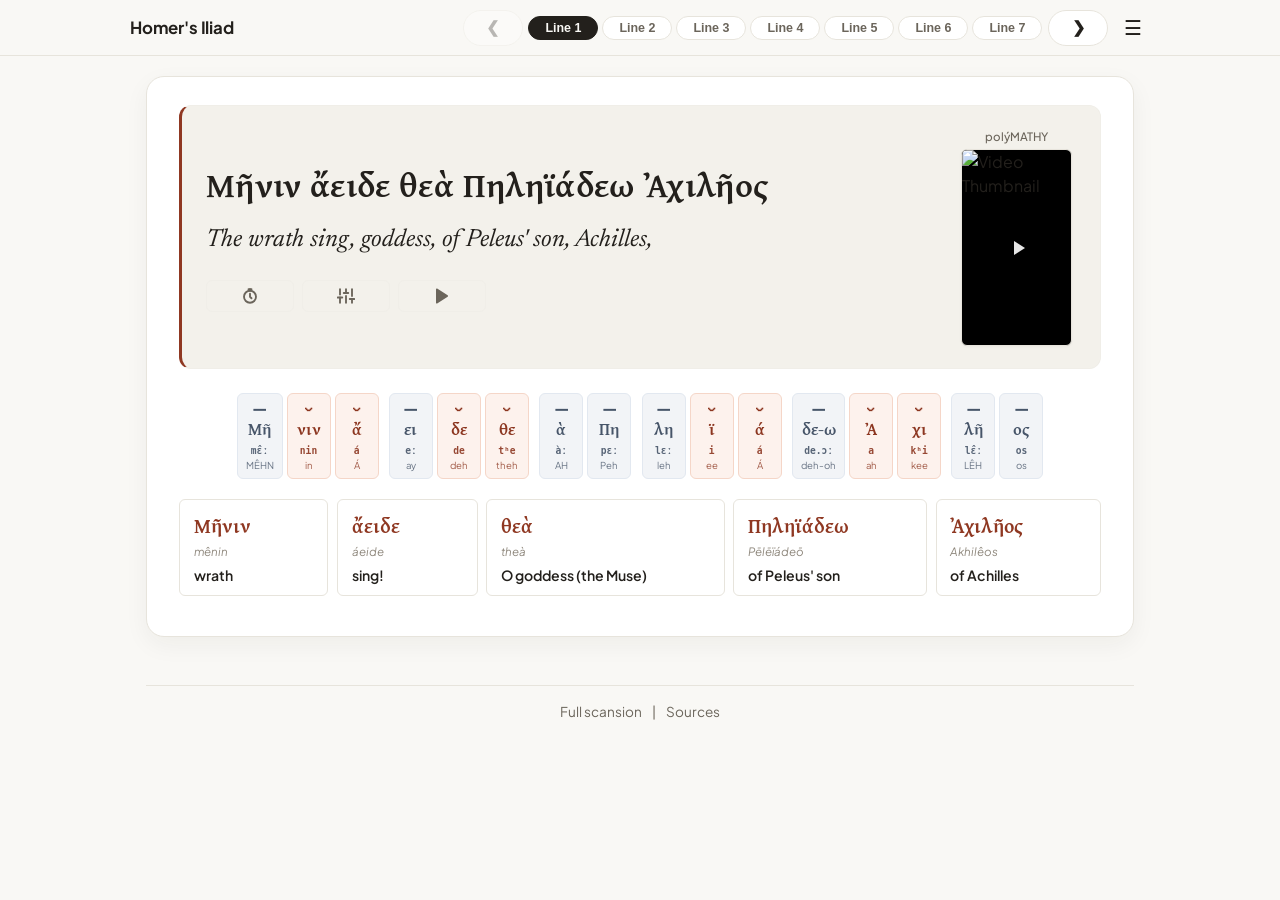
==== index.html @ f15c7eb6 "chore: extend end timestamp for Perkʷunós line 7" ====
<!DOCTYPE html>
<!-- 
  Homer's Iliad - Interactive Study Canvas
  A vanilla HTML/JS single-page application for learning and reciting the opening lines of Homer's Iliad.
  Features an embedded YouTube player, metrical scansion breakdowns, and interlinear word-for-word morphology glosses.
-->
<html lang="en">

<head>
  <meta charset="UTF-8">
  <meta name="viewport" content="width=device-width, initial-scale=1.0">
  <title>Homer's Iliad</title>
  <link rel="icon"
    href="data:image/svg+xml,<svg xmlns=%22http://www.w3.org/2000/svg%22 viewBox=%220 0 100 100%22><text y=%22.9em%22 font-size=%2290%22>🏛️</text></svg>">
  <link rel="preconnect" href="https://fonts.googleapis.com">
  <link rel="preconnect" href="https://fonts.gstatic.com" crossorigin>
  <link
    href="https://fonts.googleapis.com/css2?family=Plus+Jakarta+Sans:wght@400;500;600;700&family=Newsreader:ital,opsz,wght@0,6..72,400;0,6..72,500;1,6..72,400;1,6..72,500&family=Gentium+Plus:ital,wght@0,400;0,700;1,400&display=swap"
    rel="stylesheet">
  <link rel="stylesheet" href="style.css?v=11">
</head>

<body>

  <!-- Top Nav with Integrated Line Selector -->
  <nav>
    <div class="nav-container">
      <a href="index.html" class="brand-title" style="text-decoration: none; color: inherit;">Homer's Iliad</a>

      <div style="display: flex; align-items: center;">
        <div class="header-line-picker">
          <button class="arrow-btn" id="prevBtn" onclick="prevLine()" title="Previous (←)">❮</button>
          <div class="line-pills" id="linePills"></div>
          <button class="arrow-btn" id="nextBtn" onclick="nextLine()" title="Next (→)">❯</button>
        </div>

        <div class="menu-container">
          <button class="hamburger-btn"
            onclick="document.getElementById('dropdown').classList.toggle('show')">☰</button>
          <div id="dropdown" class="dropdown-menu">
            <a href="javascript:void(0)" onclick="openTranslationModal()">Options</a>
            <a href="javascript:void(0)" onclick="openCredits()">Help</a>
            <hr style="margin: 0.25rem 0; border: none; border-top: 1px solid var(--border-subtle);">
            <a href="sources.html">Sources</a>
            <a href="pronunciation.html">Pronunciation Guide</a>
          </div>
        </div>
      </div>
    </div>
  </nav>

  <main>
    <!-- Canvas Panel -->
    <div class="canvas-panel">
      <!-- 1. Unified Hero Card: Greek Text + Literary Translation + Literal Gloss on Left; Compact Video on Right -->
      <div class="unified-hero-card">
        <!-- Content Column (Left) -->
        <div class="hero-content-col">
          <div class="greek-hero-text" id="greekLine">Μῆνιν ἄειδε θεὰ Πηληϊάδεω Ἀχιλῆος</div>

          <div class="translation-item">
            <div class="literary-text" id="idiomaticText" >Sing, goddess, the ruinous wrath of Achilles, son of Peleus,
            </div>
          </div>

          <div class="video-controls">
            <button id="metronomeBtn" onclick="playMetronome()" class="replay-btn" title="Play Metronome Beats"><svg xmlns="http://www.w3.org/2000/svg" width="18" height="18" viewBox="0 0 24 24" fill="none" stroke="currentColor" stroke-width="2.5" stroke-linecap="round" stroke-linejoin="round">
  <circle cx="12" cy="13" r="8"></circle>
  <path d="M12 9v4l2 2"></path>
  <path d="M10 3h4"></path>
  <path d="M12 3v2"></path>
</svg></button>
            <button onclick="openTranslationModal()" class="replay-btn" title="Options"><svg xmlns="http://www.w3.org/2000/svg" width="18" height="18" viewBox="0 0 24 24" fill="none" stroke="currentColor" stroke-width="2.5" stroke-linecap="round" stroke-linejoin="round">
  <line x1="4" y1="21" x2="4" y2="14"></line>
  <line x1="4" y1="10" x2="4" y2="3"></line>
  <line x1="12" y1="21" x2="12" y2="12"></line>
  <line x1="12" y1="8" x2="12" y2="3"></line>
  <line x1="20" y1="21" x2="20" y2="16"></line>
  <line x1="20" y1="12" x2="20" y2="3"></line>
  <line x1="1" y1="14" x2="7" y2="14"></line>
  <line x1="9" y1="8" x2="15" y2="8"></line>
  <line x1="17" y1="16" x2="23" y2="16"></line>
</svg></button>
          <button id="playVideoBtn" onclick="replayVideo()" class="replay-btn" title="Play Video">
              <svg xmlns="http://www.w3.org/2000/svg" width="18" height="18" viewBox="0 0 24 24" fill="currentColor" stroke="currentColor" stroke-width="2" stroke-linecap="round" stroke-linejoin="round">
                <polygon points="5 3 19 12 5 21 5 3"></polygon>
              </svg>
            </button>
            </div>


        </div>

        <!-- Video Column (Right, No YouTube link underneath) -->
        <div class="hero-video-col">
          
          <a id="videoCreditLink" href="https://youtube.com/watch?v=-XkCyIRmdFg" target="_blank" rel="noopener" class="video-credit-link" style="margin-bottom: 0.25rem;">polýMATHY</a>
          <div class="player-container" id="playerContainer" onclick="replayVideo()" style="cursor: pointer;">
            <img id="videoThumb" src="" alt="Video Thumbnail"
              style="width: 100%; height: 100%; object-fit: cover; display: block;">
            <div id="playOverlay"
              style="position: absolute; top: 50%; left: 50%; transform: translate(-50%, -50%); width: 48px; height: 48px; background: rgba(0,0,0,0.35); border-radius: 50%; display: flex; align-items: center; justify-content: center; color: rgba(255,255,255,0.9); pointer-events: none;">
              <svg viewBox="0 0 24 24" fill="currentColor" style="width: 24px; height: 24px; margin-left: 4px;">
                <path d="M8 5v14l11-7z" />
              </svg>
            </div>
            <iframe id="mainVideoIframe" style="display: none;" title="Line Recitation"
              referrerpolicy="no-referrer-when-downgrade"
              allow="accelerometer; autoplay; clipboard-write; encrypted-media; gyroscope; picture-in-picture; web-share"
              allowfullscreen>
            </iframe>
          </div>
          
        </div>
      </div>

      <!-- 2. Scansion Section -->
      <div class="scansion-section">
        
        <div class="scansion-capsules" id="scansionCapsules"></div>
      </div>

      <!-- 3. Word-by-Word Parsing Grid (Clean & Clickable for Popups) -->
      <div class="interlinear-row" id="interlinearRow"></div>

    </div>

  
  <footer style="text-align: center; margin: 3rem 0 2rem; padding-top: 1rem; border-top: 1px solid var(--border); font-size: 0.85rem;">
    <a href="javascript:void(0)" onclick="openFullLines()" style="color: var(--text-muted); text-decoration: none;">Full scansion</a>
    <span style="color: var(--text-muted); margin: 0 0.5rem;">|</span>
    <a href="sources.html" style="color: var(--text-muted); text-decoration: none;">Sources</a>
  </footer>

  </main>

  <!-- Word Details Popup Modal -->
  <div class="modal-backdrop" id="wordModal" onclick="closeWordOnBackdrop(event)">
    <div class="modal-container">
      <div class="modal-bar">
        <span>Morphological & Etymological Analysis</span>
        <button class="modal-close" onclick="closeWordModal()">&times;</button>
      </div>
      <div class="word-popup-body" id="wordPopupBody"></div>
    </div>
  </div>

  <!-- Full Lines Modal -->
  <div class="modal-backdrop" id="fullLinesModal" onclick="closeFullLinesOnBackdrop(event)">
    <div class="modal-container credits-container" style="max-width: 1400px; width: 95vw;">
      <div class="modal-bar">
        <span>Full Text & Scansion</span>
        <button class="modal-close" onclick="closeFullLines()">&times;</button>
      </div>
      <div class="credits-scroll" id="fullLinesBody" style="padding: 1.5rem 1.5rem 1.5rem 0.75rem; display: flex; flex-direction: column; gap: 0;">
      </div>
    </div>
  </div>

  <!-- Credits Modal -->
  <div class="modal-backdrop" id="creditsModal" onclick="closeCreditsOnBackdrop(event)">
    <div class="modal-container credits-container">
      <div class="modal-bar">
        <span>Help</span>
        <button class="modal-close" onclick="closeCredits()">&times;</button>
      </div>
      <div class="credits-scroll">
        <div
          style="margin-bottom: 1.5rem; background: var(--surface-subtle); padding: 1.25rem; border-radius: var(--radius-sm); border-left: 4px solid var(--accent);">
          <h4 style="margin-top: 0;">How to use this canvas</h4>
          <p style="margin-top: 0.5rem; color: #000000;">
            This is an interactive study application for learning and reciting the opening lines of Homer's
            <em>Iliad</em>.
            Use the <strong>arrow buttons</strong> (or your keyboard's left/right arrows, or swipe left/right on mobile) to step through the text
            line-by-line.
            Click the <strong>Play button</strong> on the video to hear the correct reconstructed ancient pronunciation
            and pitch accents.
          </p>
          <p style="margin-top: 0.5rem; color: #000000;">
            The <strong>metrical scansion</strong> below the text breaks the line into six feet (dactylic hexameter).
            Long syllables (—) are shown in <span style="font-weight: 600; color: var(--long-text);">cool grey</span>,
            while short syllables (⏑) are in <span style="font-weight: 600; color: var(--short-text);">warm red</span>.
            This helps you follow the rhythm of the poem.
          </p>
          <p style="margin-top: 0.5rem; color: #000000;">
            Click the <strong>Metronome button</strong> (stopwatch icon) below the video to play the metrical beats out loud and visually follow along. You can click the <strong>Options button</strong> (sliders icon) to change the English translation style or adjust the speed of the metronome.
          </p>
          <p style="margin-top: 0.5rem; color: #000000;">
            You can <strong>click any word</strong> in the parsing grid to view a deep-dive popup containing its
            dictionary lemma, grammatical parsing, and Proto-Indo-European etymology.
          </p>
          <p style="margin-top: 1rem; color: #000000;">
            Need help with sounds? Check out the <a href="pronunciation.html" style="color: var(--accent); text-decoration: underline; font-weight: 600;">Greek Pronunciation Guide</a>.
          </p>
        </div>

        <p style="margin-bottom: 1.25rem;">
          <em>Note: I am just beginning my journey learning Ancient Greek and rely on a variety of resources to build
            this canvas. Bug reports and corrections are welcome.</em>
        </p>

        

        <h4 style="margin-top: 1.5rem;">Open Source License</h4>
        <p style="margin-top: 0.5rem; color: #000000;">
          This project is licensed under the <a href="http://creativecommons.org/licenses/by/4.0/" target="_blank" rel="noopener">Creative Commons Attribution 4.0 International License (CC BY 4.0)</a>. 
          The full source code is freely available on <a href="https://github.com/philbogle/iliad-canvas" target="_blank" rel="noopener">GitHub</a>.
        </p>
      </div>
    </div>
  </div>

  
  <!-- Translation Modal -->
  <div class="modal-backdrop" id="translationModal" onclick="closeTranslationModalOnBackdrop(event)">
    <div class="modal-container" style="max-width: 400px; height: auto;">
      <div class="modal-bar">
        <span>Options</span>
        <button class="modal-close" onclick="closeTranslationModal()">&times;</button>
      </div>
      <div style="padding: 1.5rem;">
        <h4 style="margin-top: 0; margin-bottom: 0.75rem; color: var(--text-main);">Translation</h4>
        <div style="margin-bottom: 1.5rem;">
          <label style="display: flex; align-items: center; cursor: pointer; padding: 0.5rem; border: 1px solid var(--border-subtle); border-radius: var(--radius-sm); margin-bottom: 0.5rem;" onclick="setTranslation('murray')">
            <input type="radio" name="trans" value="murray" id="radioMurray" style="margin-right: 0.75rem;">
            <div>
              <div style="font-weight: bold; color: var(--text-main);">A.T. Murray (1924)</div>
              <div style="font-size: 0.8rem; color: var(--text-muted); margin-top: 0.2rem;">Literal Prose. Close to the Greek syntax.</div>
            </div>
          </label>
          <label style="display: flex; align-items: center; cursor: pointer; padding: 0.5rem; border: 1px solid var(--border-subtle); border-radius: var(--radius-sm);" onclick="setTranslation('johnston')">
            <input type="radio" name="trans" value="johnston" id="radioJohnston" style="margin-right: 0.75rem;">
            <div>
              <div style="font-weight: bold; color: var(--text-main);">Ian Johnston (2006)</div>
              <div style="font-size: 0.8rem; color: var(--text-muted); margin-top: 0.2rem;">Modern Blank Verse. Highly readable.</div>
            </div>
          </label>

          <label style="display: flex; align-items: center; cursor: pointer; padding: 0.5rem; border: 1px solid var(--border-subtle); border-radius: var(--radius-sm);" onclick="setTranslation('butler')">
            <input type="radio" name="trans" value="butler" id="radioButler" style="margin-right: 0.75rem;">
            <div>
              <div style="font-weight: bold; color: var(--text-main);">Samuel Butler (1898)</div>
              <div style="font-size: 0.8rem; color: var(--text-muted); margin-top: 0.2rem;">Classic Readable Prose. (Modified to use Greek names).</div>
            </div>
          </label>
        </div>

        
        <h4 style="margin-top: 1.5rem; margin-bottom: 0.75rem; color: var(--text-main);">Performance Audio</h4>
        <div style="margin-bottom: 1.5rem;">
          <label style="display: flex; align-items: center; cursor: pointer; padding: 0.5rem; border: 1px solid var(--border-subtle); border-radius: var(--radius-sm); margin-bottom: 0.5rem;" onclick="setPerformance('chamberlain')">
            <input type="radio" name="perf" value="chamberlain" id="radioChamberlain" style="margin-right: 0.75rem;">
            <div>
              <div style="font-weight: bold; color: var(--text-main);">David Chamberlain</div>
              <div style="font-size: 0.8rem; color: var(--text-muted); margin-top: 0.2rem;">Hypotactic.com. Clear metrical reading (Erasmian pronunciation).</div>
            </div>
          </label>
          <label style="display: flex; align-items: center; cursor: pointer; padding: 0.5rem; border: 1px solid var(--border-subtle); border-radius: var(--radius-sm); margin-bottom: 0.5rem;" onclick="setPerformance('polymathy')">
            <input type="radio" name="perf" value="polymathy" id="radioPolymathy" style="margin-right: 0.75rem;">
            <div>
              <div style="font-weight: bold; color: var(--text-main);">polýMATHY (Luke Ranieri)</div>
              <div style="font-size: 0.8rem; color: var(--text-muted); margin-top: 0.2rem;">Memory recitation. Restored 3-pitch chanting (Reconstructed Attic).</div>
            </div>
          </label>
          <label id="labelGreekHistory" style="display: none; align-items: center; cursor: pointer; padding: 0.5rem; border: 1px solid var(--border-subtle); border-radius: var(--radius-sm);" onclick="setPerformance('greekhistory')">
            <input type="radio" name="perf" value="greekhistory" id="radioGreekHistory" style="margin-right: 0.75rem;">
            <div>
              <div style="font-weight: bold; color: var(--text-main);">Perkʷunós</div>
              <div style="font-size: 0.8rem; color: var(--text-muted); margin-top: 0.2rem;">Lines 1-21 Sung (Restored Archaic Greek).</div>
            </div>
          </label>
        </div>
        <h4 style="margin-top: 0; margin-bottom: 0.75rem; color: var(--text-main);">Metronome Speed</h4>
        <div style="display: flex; align-items: center; gap: 1rem; margin-bottom: 0.5rem;">
          <span style="font-size: 0.85rem; color: var(--text-muted);">Fast</span>
          <input type="range" id="tempoSlider" min="0.1" max="0.4" step="0.01" value="0.22" oninput="updateTempo(this.value)" style="flex: 1;">
          <span style="font-size: 0.85rem; color: var(--text-muted);">Slow</span>
        </div>
        <div style="text-align: center; font-size: 0.8rem; color: var(--text-muted);" id="tempoLabel">0.22s per short syllable</div>
      </div>
    </div>
  </div>

  <script src="data.js?v=6"></script>
  <script src="app.js?v=25"></script>
</body>

</html>
---- style.css ----
:root {
      /* Refined Warm Alabaster & Terracotta Palette */
      --bg: #f9f8f5;
      --surface: #ffffff;
      --surface-subtle: #f3f1eb;
      --surface-active: #eae7de;
      --text-main: #23201c;
      --text-muted: #6b655b;
      --text-light: #8e877c;

      --accent: #8f3822;
      --accent-soft: #fbf0ec;
      --accent-border: #ebd3ca;

      --short-bg: #fdf2ed;
      --short-text: #8c3620;
      --short-border: #f5d6c8;

      --long-bg: #f2f4f7;
      --long-text: #475569;
      --long-border: #e2e8f0;

      --border: #e7e4dc;
      --border-subtle: #f0eee8;

      --shadow-sm: 0 1px 3px rgba(35, 32, 28, 0.04);
      --shadow-md: 0 8px 24px rgba(35, 32, 28, 0.05);
      --shadow-lg: 0 20px 40px rgba(35, 32, 28, 0.08);

      --radius-sm: 6px;
      --radius-md: 12px;
      --radius-lg: 18px;
      --radius-full: 9999px;
      --transition: all 0.2s cubic-bezier(0.16, 1, 0.3, 1);
    }

    * {
      box-sizing: border-box;
      margin: 0;
      padding: 0;
      -webkit-font-smoothing: antialiased;
    }

    html {
      overflow-y: scroll;
    }

    body {
      font-family: 'Plus Jakarta Sans', sans-serif;
      background: var(--bg);
      color: var(--text-main);
      min-height: 100vh;
      display: flex;
      flex-direction: column;
      line-height: 1.5;
    }

    /* Compact Top Nav with Integrated Line Selector */
    nav {
      position: sticky;
      top: 0;
      z-index: 100;
      background: rgba(249, 248, 245, 0.96);
      backdrop-filter: blur(12px);
      -webkit-backdrop-filter: blur(12px);
      border-bottom: 1px solid var(--border);
      padding: 0.6rem 1.25rem;
    }

    @media (max-width: 600px) {
      nav {
        padding: 0.5rem 0.65rem;
      }
    }

    .nav-container {
      max-width: 1020px;
      margin: 0 auto;
      display: flex;
      justify-content: space-between;
      align-items: center;
      gap: 0.75rem;
      flex-wrap: wrap;
    }

    .brand-title {
      font-size: 1.05rem;
      font-weight: 700;
      letter-spacing: -0.01em;
      color: var(--text-main);
      white-space: nowrap;
    }

    /* Line Selector in Header */
    .header-line-picker {
      display: flex;
      align-items: center;
      gap: 0.35rem;
    }

    .line-pills {
      display: flex;
      gap: 0.25rem;
      overflow-x: auto;
      scrollbar-width: none;
    }

    .line-pills::-webkit-scrollbar {
      display: none;
    }

    .line-btn {
      padding: 0.25rem 0;
      width: 70px;
      text-align: center;
      border-radius: var(--radius-full);
      border: 1px solid var(--border);
      background: var(--surface);
      color: var(--text-muted);
      font-size: 0.78rem;
      font-weight: 600;
      cursor: pointer;
      transition: var(--transition);
      white-space: nowrap;
    }

    .line-btn:hover {
      border-color: var(--text-light);
      color: var(--text-main);
    }

    .line-btn.active {
      background: var(--text-main);
      color: var(--bg);
      border-color: var(--text-main);
    }

    @media (max-width: 850px) {
      .line-btn:not(.active) {
        display: none;
      }
    }

    .arrow-btn {
      width: 60px;
      height: 36px;
      border-radius: var(--radius-full);
      border: 1px solid var(--border);
      background: var(--surface);
      color: var(--text-main);
      display: flex;
      align-items: center;
      justify-content: center;
      cursor: pointer;
      font-size: 1rem;
      font-weight: 700;
      transition: var(--transition);
    }

    .arrow-btn:disabled {
      opacity: 0.3;
      cursor: not-allowed;
    }

    .arrow-btn:hover {
      background: var(--surface-subtle);
    }

    /* Main Container */
    main {
      max-width: 1020px;
      width: 100%;
      margin: 1.25rem auto;
      padding: 0 1rem;
      flex: 1;
    }

    @media (max-width: 600px) {
      main {
        margin: 0.75rem auto;
        padding: 0 0.5rem;
      }
    }

    /* Unified Canvas Card */
    .canvas-panel {
      background: var(--surface);
      border: 1px solid var(--border);
      border-radius: var(--radius-lg);
      box-shadow: var(--shadow-md);
      padding: 1.75rem 2rem;
      margin-bottom: 1.5rem;
      transition: var(--transition);
    }

    @media (max-width: 700px) {
      .canvas-panel {
        padding: 0.75rem;
        border-radius: var(--radius-md);
      }
    }

    /* Unified Hero Panel: Greek + Literary + Literal on Left, Video on Right */
    .unified-hero-card {
      background: var(--surface-subtle);
      border-radius: var(--radius-md);
      padding: 1.35rem 1.5rem;
      margin-bottom: 1.5rem;
      border: 1px solid var(--border-subtle);
      border-left: 3px solid var(--accent);
      display: grid;
      grid-template-columns: minmax(0, 1fr) 120px;
      gap: 1.5rem;
      align-items: center;
    }

    @media (max-width: 680px) {
      .unified-hero-card {
        grid-template-columns: minmax(0, 1fr) 75px;
        gap: 0.85rem;
        padding: 0.85rem;
        margin-bottom: 1rem;
      }
    }

    .hero-content-col {
      display: flex;
      flex-direction: column;
      gap: 0.85rem;
    }

    .greek-hero-text {
      font-family: 'Gentium Plus', serif;
      font-size: 2.15rem;
      line-height: 1.3;
      font-weight: 700;
      color: var(--text-main);
      letter-spacing: 0.01em;
      margin-bottom: 0.2rem;
      word-wrap: break-word;
      overflow-wrap: break-word;
    }

    @media (max-width: 700px) {
      .greek-hero-text {
        font-size: 1.45rem;
      }

      .literary-text {
        font-size: 1.15rem !important;
      }

      .literal-text {
        font-size: 1.05rem !important;
      }
    }

    .next-line-btn {
      background: none;
      color: var(--text-muted);
      border: none;
      padding: 0.5rem 0;
      font-size: 0.85rem;
      font-weight: 500;
      cursor: pointer;
      transition: var(--transition);
      display: inline-flex;
      align-items: center;
    }

    .next-line-btn:hover {
      color: var(--accent);
      transform: translateX(2px);
    }

    .translation-item {
      display: flex;
      flex-direction: column;
      gap: 0.15rem;
    }

    .trans-label {
      font-size: 0.7rem;
      text-transform: uppercase;
      letter-spacing: 0.06em;
      font-weight: 700;
      color: var(--accent);
    }

    .literary-text {
      font-family: 'Newsreader', serif;
      font-size: 1.55rem;
      line-height: 1.4;
      font-style: italic;
      color: var(--text-main);
    }

    .literal-text {
      font-size: 1.25rem;
      color: var(--text-main);
      line-height: 1.4;
      font-weight: 500;
    }

    .hero-video-col {
      display: flex;
      flex-direction: column;
      align-items: center;
      justify-content: center;
    }

    .player-container {
      width: 100%;
      max-width: 111px;
      aspect-ratio: 9/16;
      max-height: 199px;
      background: #000000;
      border-radius: var(--radius-sm);
      overflow: hidden;
      box-shadow: var(--shadow-sm);
      border: 1px solid var(--border);
      position: relative;
    }

    .player-container iframe {
      width: 100%;
      height: 100%;
      border: none;
    }

    .replay-btn {
      background: var(--surface-subtle);
      border: 1px solid var(--border-subtle);
      border-radius: var(--radius-sm);
      padding: 0.2rem 0.5rem;
      font-size: 0.8rem;
      font-weight: 600;
      cursor: pointer;
      color: var(--text-muted);
      transition: var(--transition);
      display: inline-flex;
      align-items: center;
      gap: 0.2rem;
    }

    .replay-btn:hover {
      background: var(--surface-active);
      border-color: var(--border);
      color: var(--text-main);
    }


    .video-controls .replay-btn {
      flex: 1;
      justify-content: center;
      padding-top: 0.35rem;
      padding-bottom: 0.35rem;
    }
    .video-controls {
      display: flex;
      gap: 0.5rem;
      justify-content: flex-start;
      align-items: center;
      margin-top: 0.5rem;
      width: 100%;
      max-width: 280px; /* allows them to be nicely wide but not taking up the whole screen */
      align-self: flex-start;
    }

    .video-credit-link {
      font-size: 0.72rem;
      color: var(--text-muted);
      text-decoration: none;
      display: block;
      text-align: center;
      transition: var(--transition);
      font-weight: 500;
    }

    .video-credit-link:hover {
      color: var(--accent);
      text-decoration: underline;
    }

    @media (max-width: 600px) {
      .video-controls {
        gap: 0.25rem;
      }

      .replay-btn {
        padding: 0.15rem 0.3rem;
      }

      .video-credit-link {
        font-size: 0.6rem;
      }
    }

    /* Section Headers */
    .section-header {
      font-size: 0.76rem;
      text-transform: uppercase;
      letter-spacing: 0.06em;
      font-weight: 700;
      color: var(--text-muted);
      margin-bottom: 0.65rem;
      display: flex;
      justify-content: space-between;
      align-items: center;
    }

    .hint-click {
      font-size: 0.68rem;
      text-transform: none;
      font-weight: 500;
      color: var(--text-light);
    }

    /* Word-by-Word Interlinear Display */
    .interlinear-row {
      display: flex;
      flex-wrap: wrap;
      gap: 0.55rem;
      margin-bottom: 0.75rem;
    }

    .word-tile {
      background: var(--surface);
      border: 1px solid var(--border);
      border-radius: var(--radius-sm);
      padding: 0.65rem 0.85rem;
      flex: 1 1 auto;
      display: flex;
      flex-direction: column;
      cursor: pointer;
      position: relative;
      transition: var(--transition);
    }

    @media (max-width: 850px) {
      .word-tile {
        padding: 0.35rem 0.5rem;
      }

      .interlinear-row {
        gap: 0.35rem;
      }

      .wt-greek {
        font-size: 1.05rem;
      }

      .wt-trans {
        font-size: 0.6rem;
      }

      .wt-gloss {
        font-size: 0.75rem;
      }
    }

    .word-tile:hover {
      border-color: var(--accent);
      transform: translateY(-2px);
      box-shadow: var(--shadow-sm);
      background: var(--surface-subtle);
    }

    .wt-header {
      display: flex;
      justify-content: space-between;
      align-items: flex-start;
      margin-bottom: 0.15rem;
    }

    .wt-greek {
      font-family: 'Gentium Plus', serif;
      font-size: 1.25rem;
      font-weight: 700;
      color: var(--accent);
    }

    .wt-trans {
      font-size: 0.72rem;
      color: var(--text-light);
      font-style: italic;
      margin-bottom: 0.35rem;
    }

    .wt-gloss {
      font-size: 0.88rem;
      font-weight: 600;
      color: var(--text-main);
      line-height: 1.35;
    }

    /* Scansion Section */
    .scansion-section {
      /* Padding and border removed as requested */
    }

    .scansion-capsules {
      display: flex;
      flex-wrap: wrap;
      justify-content: flex-start;
      gap: 0.35rem 0.65rem;
      padding-bottom: 1.25rem;
      max-width: max-content;
      margin: 0 auto;
    }

    .scansion-foot {
      display: flex;
      flex-wrap: nowrap;
      gap: 0.25rem;
    }

    .scansion-pill {
      display: inline-flex;
      flex-direction: column;
      align-items: center;
      padding: 0.35rem 0.5rem;
      border-radius: var(--radius-sm);
      min-width: 44px;
      text-align: center;
      border: 1px solid transparent;
    }

    .scansion-pill.long {
      background: var(--long-bg);
      color: var(--long-text);
      border-color: var(--long-border);
    }

    .scansion-pill.short {
      background: var(--short-bg);
      color: var(--short-text);
      border-color: var(--short-border);
    }

    .sp-sym {
      font-size: 0.95rem;
      font-weight: 900;
      line-height: 1;
    }

    .sp-grk {
      font-family: 'Gentium Plus', serif;
      font-size: 1.05rem;
      font-weight: 700;
      margin: 0.12rem 0;
    }

    .sp-ipa {
      font-family: monospace;
      font-size: 0.6rem;
      font-weight: 600;
      opacity: 0.9;
    }

    .sp-trans {
      font-size: 0.6rem;
      opacity: 0.8;
    }

    .scansion-half {
      display: flex;
      flex-wrap: nowrap;
      justify-content: center;
      gap: 0.65rem;
    }

    /* Word Modal */
    .modal-backdrop {
      position: fixed;
      top: 0;
      left: 0;
      right: 0;
      bottom: 0;
      background: rgba(0, 0, 0, 0.6);
      backdrop-filter: blur(8px);
      -webkit-backdrop-filter: blur(8px);
      display: none;
      align-items: center;
      justify-content: center;
      z-index: 1000;
      padding: 1rem;
    }

    .modal-backdrop.open {
      display: flex;
    }

    .modal-container {
      background: var(--surface);
      border-radius: var(--radius-lg);
      max-width: 480px;
      width: 100%;
      max-height: 95vh;
      display: flex;
      flex-direction: column;
      overflow: hidden;
      box-shadow: var(--shadow-lg);
      border: 1px solid var(--border);
    }

    .modal-bar {
      padding: 0.75rem 1.15rem;
      display: flex;
      justify-content: space-between;
      align-items: center;
      border-bottom: 1px solid var(--border);
      font-size: 0.88rem;
      font-weight: 700;
    }

    .modal-close {
      background: transparent;
      border: none;
      color: var(--text-muted);
      font-size: 1.25rem;
      cursor: pointer;
    }

    .word-popup-body {
      padding: 1.25rem 1.35rem;
      line-height: 1.5;
      overflow-y: auto;
    }

    .wp-header-area {
      display: flex;
      justify-content: space-between;
      align-items: center;
      border-bottom: 1px solid var(--border);
      padding-bottom: 0.65rem;
      margin-bottom: 0.85rem;
    }

    .nav-arrow {
      background: none;
      border: none;
      font-size: 1.25rem;
      color: var(--text-muted);
      cursor: pointer;
      padding: 0.5rem;
      transition: var(--transition);
    }

    .nav-arrow:hover:not(:disabled) {
      color: var(--accent);
      transform: scale(1.1);
    }

    .nav-arrow:disabled {
      opacity: 0.2;
      cursor: not-allowed;
    }

    .wp-greek {
      font-family: 'Gentium Plus', serif;
      font-size: 1.85rem;
      font-weight: 700;
      color: var(--accent);
    }

    .wp-ipa {
      font-family: monospace;
      font-size: 0.88rem;
      color: var(--text-muted);
    }

    .wp-field {
      margin-bottom: 0.75rem;
    }

    .wp-field-label {
      font-size: 0.68rem;
      text-transform: uppercase;
      letter-spacing: 0.06em;
      font-weight: 700;
      color: var(--accent);
      margin-bottom: 0.2rem;
    }

    .wp-field-value {
      font-size: 0.88rem;
      color: var(--text-main);
    }

    .wp-field-value.root-text {
      font-style: italic;
      color: #000000;
    }

    /* Credits Modal */
    .credits-container {
      max-width: 620px;
      max-height: 95vh;
      display: flex;
      flex-direction: column;
    }

    .credits-scroll {
      padding: 1.25rem;
      overflow-y: auto;
      font-size: 0.82rem;
      color: #000000;
      line-height: 1.55;
    }

    .credits-scroll h4 {
      color: var(--text-main);
      font-size: 0.88rem;
      font-weight: 700;
      margin-bottom: 0.35rem;
    }

    .credits-scroll ul {
      padding-left: 1.2rem;
      margin-bottom: 1rem;
    }

    .credits-scroll li {
      margin-bottom: 0.35rem;
    }

    .credits-scroll a {
      color: var(--accent);
      text-decoration: none;
      font-weight: 600;
    }

    .credits-scroll a:hover {
      text-decoration: underline;
    }

    /* Hamburger Menu */
    .menu-container {
      position: relative;
      display: inline-block;
      margin-left: 0.5rem;
    }

    .hamburger-btn {
      background: none;
      border: none;
      font-size: 1.25rem;
      cursor: pointer;
      color: var(--text-main);
      padding: 0.2rem 0.5rem;
      border-radius: var(--radius-sm);
      transition: var(--transition);
    }

    .hamburger-btn:hover {
      background-color: var(--surface-subtle);
    }

    .dropdown-menu {
      display: none;
      position: absolute;
      right: 0;
      top: 100%;
      background-color: var(--surface);
      min-width: 180px;
      box-shadow: var(--shadow-md);
      border: 1px solid var(--border);
      border-radius: var(--radius-sm);
      z-index: 101;
      padding: 0.5rem 0;
    }

    .dropdown-menu.show {
      display: block;
    }

    .dropdown-menu a {
      color: var(--text-main);
      padding: 10px 16px;
      text-decoration: none;
      display: block;
      font-size: 0.85rem;
      font-weight: 500;
      transition: var(--transition);
    }

    .dropdown-menu a:hover {
      background-color: var(--surface-subtle);
      color: var(--accent);
    }

    .full-lines-scansion-capsules {
      position: relative;
      padding-left: 0;
      max-width: none;
      margin: 0;
    }

    .full-lines-num {
      font-weight: 500;
      color: var(--text-muted);
      font-size: 0.65rem;
      user-select: none;
      margin-bottom: 0.4rem;
      opacity: 0.8;
    }

    @media (max-width: 600px) {
      #fullLinesModal.modal-backdrop {
        padding: 0.25rem;
      }
      
      #fullLinesModal .modal-container {
        width: 100% !important;
        max-width: 100% !important;
      }

      .full-lines-scansion-capsules {
        padding-left: 0;
      }

      .full-lines-num {
        display: none;
      }
    }

    @media (max-width: 600px) {
      .scansion-pill {
        padding: 0.175rem 0.25rem;
        min-width: 32px;
      }
    }

.active-beat {
  background: var(--accent) !important;
  color: white !important;
  transform: scale(1.05);
  box-shadow: var(--shadow-sm);
}

.active-beat .sp-sym, .active-beat .sp-grk, .active-beat .sp-ipa, .active-beat .sp-trans {
  color: white !important;
}

/* Custom Tooltip */
.ipa-tooltip {
  position: relative;
  display: inline-block;
  cursor: help;
  border-bottom: 1px dotted var(--accent);
}

.ipa-tooltip .tooltip-text {
  visibility: hidden;
  width: max-content;
  max-width: 200px;
  background-color: var(--surface-subtle);
  color: var(--text-main);
  text-align: center;
  border: 1px solid var(--border);
  border-radius: var(--radius-sm);
  padding: 0.5rem;
  font-family: 'Plus Jakarta Sans', sans-serif;
  font-size: 0.85rem;
  font-weight: 500;
  
  /* Position the tooltip above */
  position: absolute;
  z-index: 100;
  bottom: 125%;
  left: 50%;
  transform: translateX(-50%);
  
  /* Fade in */
  opacity: 0;
  transition: opacity 0.2s;
  box-shadow: 0 4px 6px rgba(0,0,0,0.1);
}

.ipa-tooltip:hover .tooltip-text,
.ipa-tooltip:active .tooltip-text {
  visibility: visible;
  opacity: 1;
}
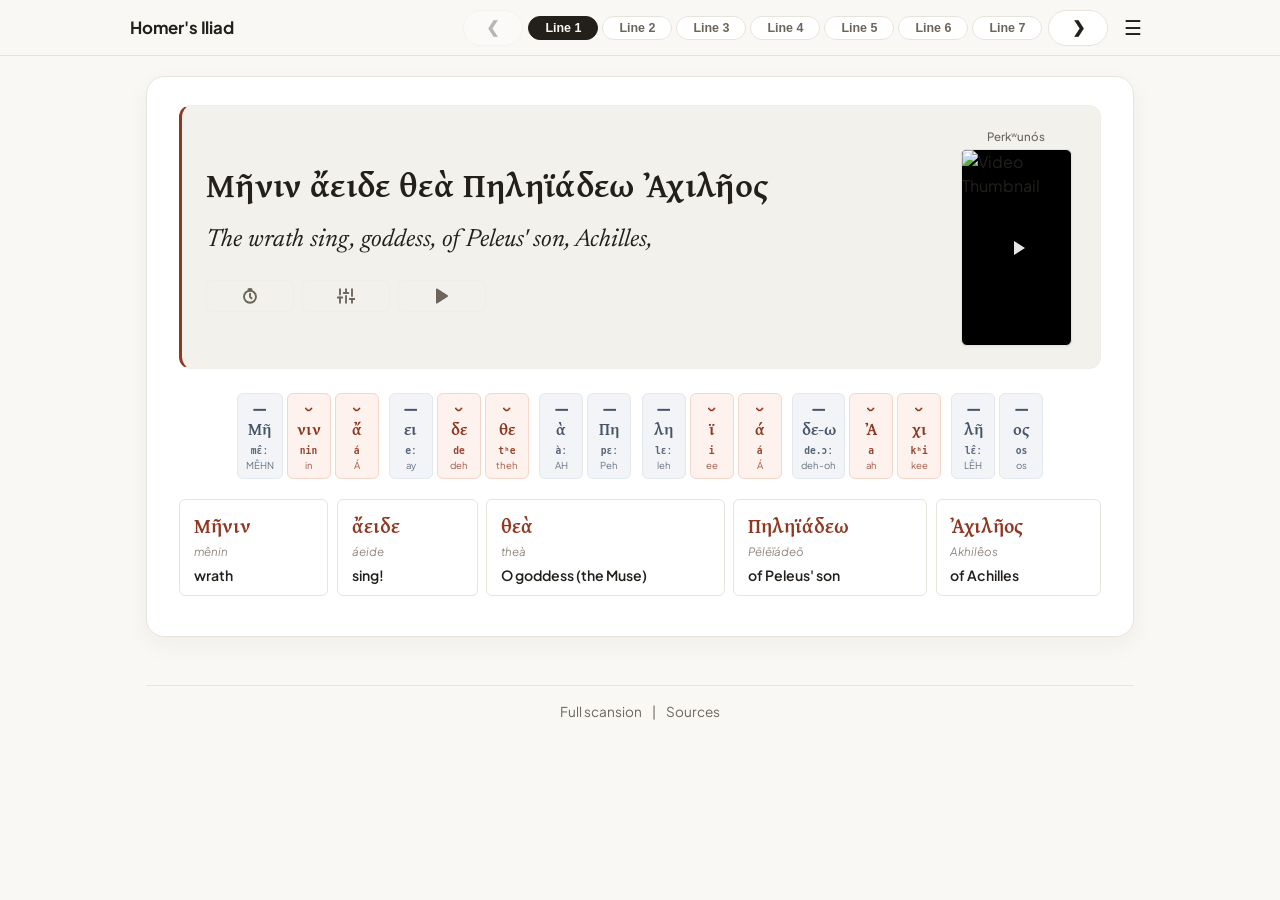
==== commit c8413ed0: "feat: make Perkʷunós the default performance and remove adv flag + all final timestamp adjustments" ====
--- a/index.html
+++ b/index.html
@@ -262,7 +262,7 @@
               <div style="font-size: 0.8rem; color: var(--text-muted); margin-top: 0.2rem;">Memory recitation. Restored 3-pitch chanting (Reconstructed Attic).</div>
             </div>
           </label>
-          <label id="labelGreekHistory" style="display: none; align-items: center; cursor: pointer; padding: 0.5rem; border: 1px solid var(--border-subtle); border-radius: var(--radius-sm);" onclick="setPerformance('greekhistory')">
+          <label id="labelGreekHistory" style="display: flex; align-items: center; cursor: pointer; padding: 0.5rem; border: 1px solid var(--border-subtle); border-radius: var(--radius-sm);" onclick="setPerformance('greekhistory')">
             <input type="radio" name="perf" value="greekhistory" id="radioGreekHistory" style="margin-right: 0.75rem;">
             <div>
               <div style="font-weight: bold; color: var(--text-main);">Perkʷunós</div>
@@ -281,8 +281,8 @@
     </div>
   </div>
 
-  <script src="data.js?v=6"></script>
-  <script src="app.js?v=25"></script>
+  <script src="data.js?v=21"></script>
+  <script src="app.js?v=26"></script>
 </body>
 
 </html>
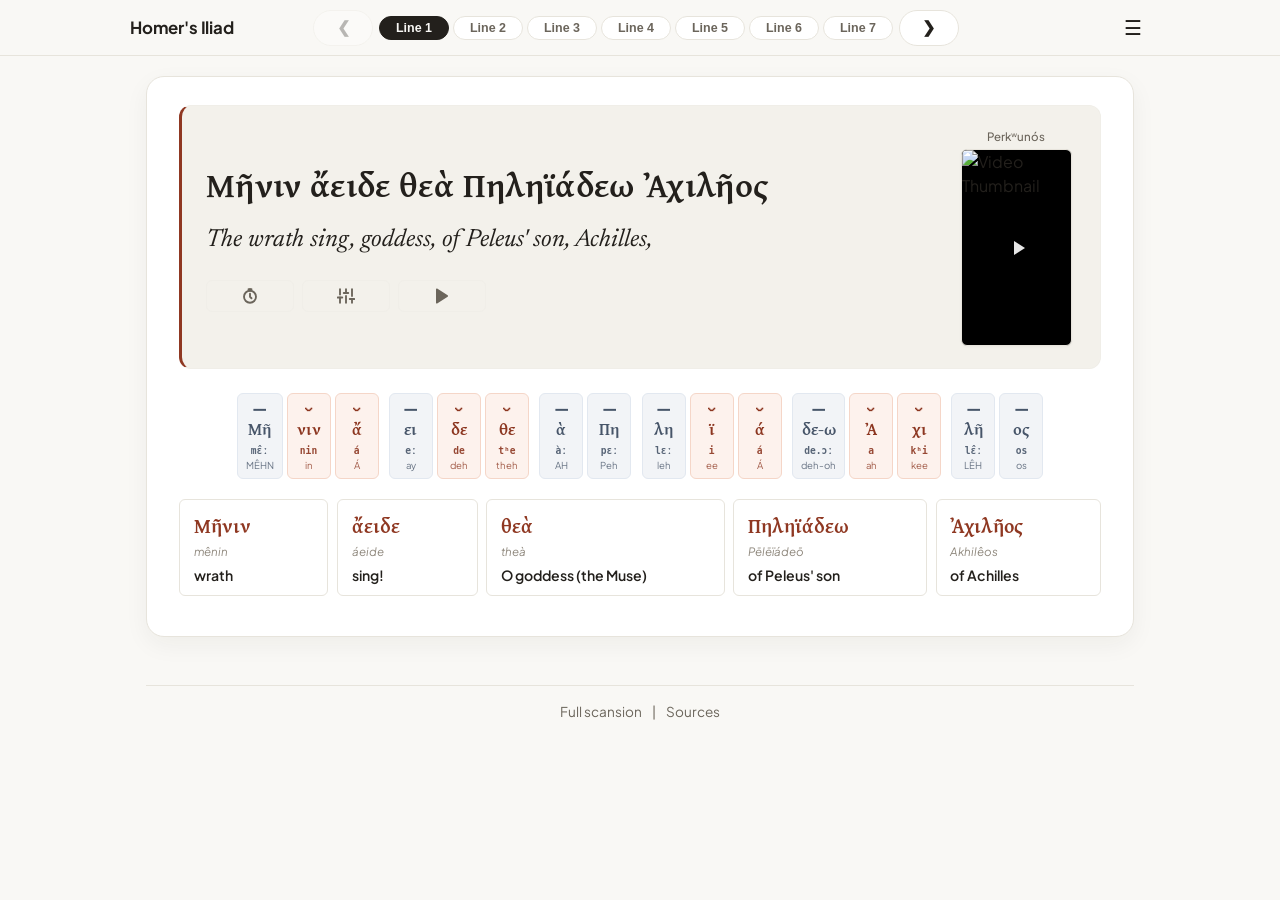
==== commit fd20d13a: "style: perfectly center the line picker buttons in the top navbar" ====
--- a/index.html
+++ b/index.html
@@ -25,19 +25,20 @@
   <!-- Top Nav with Integrated Line Selector -->
   <nav>
     <div class="nav-container">
-      <a href="index.html" class="brand-title" style="text-decoration: none; color: inherit;">Homer's Iliad</a>
-
-      <div style="display: flex; align-items: center;">
-        <div class="header-line-picker">
-          <button class="arrow-btn" id="prevBtn" onclick="prevLine()" title="Previous (←)">❮</button>
-          <div class="line-pills" id="linePills"></div>
-          <button class="arrow-btn" id="nextBtn" onclick="nextLine()" title="Next (→)">❯</button>
-        </div>
-
-        <div class="menu-container">
-          <button class="hamburger-btn"
-            onclick="document.getElementById('dropdown').classList.toggle('show')">☰</button>
-          <div id="dropdown" class="dropdown-menu">
+      <div style="flex: 1; min-width: max-content;">
+        <a href="index.html" class="brand-title" style="text-decoration: none; color: inherit;">Homer's Iliad</a>
+      </div>
+
+      <div class="header-line-picker" style="display: flex; justify-content: center; margin: 0 1rem;">
+        <button class="arrow-btn" id="prevBtn" onclick="prevLine()" title="Previous (←)">❮</button>
+        <div class="line-pills" id="linePills"></div>
+        <button class="arrow-btn" id="nextBtn" onclick="nextLine()" title="Next (→)">❯</button>
+      </div>
+
+      <div class="menu-container" style="flex: 1; display: flex; justify-content: flex-end; position: relative;">
+        <button class="hamburger-btn"
+          onclick="document.getElementById('dropdown').classList.toggle('show')">☰</button>
+        <div id="dropdown" class="dropdown-menu">
             <a href="javascript:void(0)" onclick="openTranslationModal()">Options</a>
             <a href="javascript:void(0)" onclick="openCredits()">Help</a>
             <hr style="margin: 0.25rem 0; border: none; border-top: 1px solid var(--border-subtle);">
@@ -45,7 +46,6 @@
             <a href="pronunciation.html">Pronunciation Guide</a>
           </div>
         </div>
-      </div>
     </div>
   </nav>
 
@@ -248,25 +248,25 @@
         
         <h4 style="margin-top: 1.5rem; margin-bottom: 0.75rem; color: var(--text-main);">Performance Audio</h4>
         <div style="margin-bottom: 1.5rem;">
-          <label style="display: flex; align-items: center; cursor: pointer; padding: 0.5rem; border: 1px solid var(--border-subtle); border-radius: var(--radius-sm); margin-bottom: 0.5rem;" onclick="setPerformance('chamberlain')">
+          <label id="labelGreekHistory" style="display: flex; align-items: center; cursor: pointer; padding: 0.5rem; border: 1px solid var(--border-subtle); border-radius: var(--radius-sm); margin-bottom: 0.5rem;" onclick="setPerformance('greekhistory')">
+            <input type="radio" name="perf" value="greekhistory" id="radioGreekHistory" style="margin-right: 0.75rem;">
+            <div>
+              <div style="font-weight: bold; color: var(--text-main);">Perkʷunós</div>
+              <div style="font-size: 0.8rem; color: var(--text-muted); margin-top: 0.2rem;">Lines 1-21 Sung (Restored Archaic Greek).</div>
+            </div>
+          </label>
+          <label style="display: flex; align-items: center; cursor: pointer; padding: 0.5rem; border: 1px solid var(--border-subtle); border-radius: var(--radius-sm); margin-bottom: 0.5rem;" onclick="setPerformance('polymathy')">
+            <input type="radio" name="perf" value="polymathy" id="radioPolymathy" style="margin-right: 0.75rem;">
+            <div>
+              <div style="font-weight: bold; color: var(--text-main);">polýMATHY (Luke Ranieri)</div>
+              <div style="font-size: 0.8rem; color: var(--text-muted); margin-top: 0.2rem;">Memory recitation. Restored 3-pitch chanting (Reconstructed Attic).</div>
+            </div>
+          </label>
+          <label style="display: flex; align-items: center; cursor: pointer; padding: 0.5rem; border: 1px solid var(--border-subtle); border-radius: var(--radius-sm);" onclick="setPerformance('chamberlain')">
             <input type="radio" name="perf" value="chamberlain" id="radioChamberlain" style="margin-right: 0.75rem;">
             <div>
               <div style="font-weight: bold; color: var(--text-main);">David Chamberlain</div>
               <div style="font-size: 0.8rem; color: var(--text-muted); margin-top: 0.2rem;">Hypotactic.com. Clear metrical reading (Erasmian pronunciation).</div>
-            </div>
-          </label>
-          <label style="display: flex; align-items: center; cursor: pointer; padding: 0.5rem; border: 1px solid var(--border-subtle); border-radius: var(--radius-sm); margin-bottom: 0.5rem;" onclick="setPerformance('polymathy')">
-            <input type="radio" name="perf" value="polymathy" id="radioPolymathy" style="margin-right: 0.75rem;">
-            <div>
-              <div style="font-weight: bold; color: var(--text-main);">polýMATHY (Luke Ranieri)</div>
-              <div style="font-size: 0.8rem; color: var(--text-muted); margin-top: 0.2rem;">Memory recitation. Restored 3-pitch chanting (Reconstructed Attic).</div>
-            </div>
-          </label>
-          <label id="labelGreekHistory" style="display: flex; align-items: center; cursor: pointer; padding: 0.5rem; border: 1px solid var(--border-subtle); border-radius: var(--radius-sm);" onclick="setPerformance('greekhistory')">
-            <input type="radio" name="perf" value="greekhistory" id="radioGreekHistory" style="margin-right: 0.75rem;">
-            <div>
-              <div style="font-weight: bold; color: var(--text-main);">Perkʷunós</div>
-              <div style="font-size: 0.8rem; color: var(--text-muted); margin-top: 0.2rem;">Lines 1-21 Sung (Restored Archaic Greek).</div>
             </div>
           </label>
         </div>
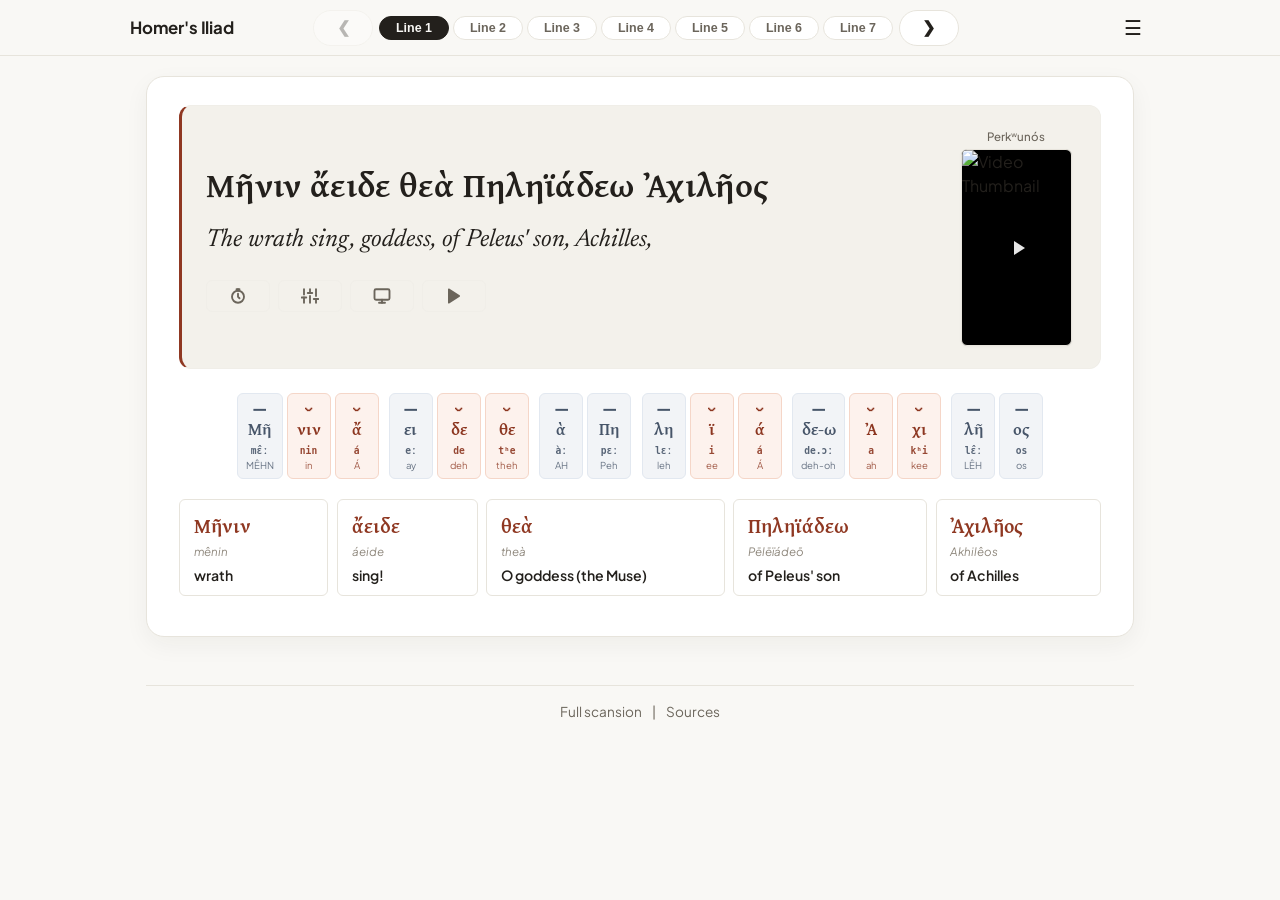
==== commit 597a8d66: "feat: add theater mode button to pop out video" ====
--- a/index.html
+++ b/index.html
@@ -17,7 +17,7 @@
   <link
     href="https://fonts.googleapis.com/css2?family=Plus+Jakarta+Sans:wght@400;500;600;700&family=Newsreader:ital,opsz,wght@0,6..72,400;0,6..72,500;1,6..72,400;1,6..72,500&family=Gentium+Plus:ital,wght@0,400;0,700;1,400&display=swap"
     rel="stylesheet">
-  <link rel="stylesheet" href="style.css?v=11">
+  <link rel="stylesheet" href="style.css?v=12">
 </head>
 
 <body>
@@ -81,6 +81,13 @@
   <line x1="9" y1="8" x2="15" y2="8"></line>
   <line x1="17" y1="16" x2="23" y2="16"></line>
 </svg></button>
+                    <button onclick="toggleTheaterMode()" id="theaterBtn" class="replay-btn" title="Toggle Theater Mode">
+              <svg xmlns="http://www.w3.org/2000/svg" width="18" height="18" viewBox="0 0 24 24" fill="none" stroke="currentColor" stroke-width="2.5" stroke-linecap="round" stroke-linejoin="round">
+                <rect x="2" y="3" width="20" height="14" rx="2" ry="2"></rect>
+                <line x1="8" y1="21" x2="16" y2="21"></line>
+                <line x1="12" y1="17" x2="12" y2="21"></line>
+              </svg>
+            </button>
           <button id="playVideoBtn" onclick="replayVideo()" class="replay-btn" title="Play Video">
               <svg xmlns="http://www.w3.org/2000/svg" width="18" height="18" viewBox="0 0 24 24" fill="currentColor" stroke="currentColor" stroke-width="2" stroke-linecap="round" stroke-linejoin="round">
                 <polygon points="5 3 19 12 5 21 5 3"></polygon>
@@ -281,8 +288,8 @@
     </div>
   </div>
 
-  <script src="data.js?v=21"></script>
-  <script src="app.js?v=26"></script>
+  <script src="data.js?v=22"></script>
+  <script src="app.js?v=27"></script>
 </body>
 
 </html>
--- a/style.css
+++ b/style.css
@@ -883,3 +883,20 @@
   visibility: visible;
   opacity: 1;
 }
+
+/* Theater Mode */
+body.theater-mode .unified-hero-card {
+  grid-template-columns: 1fr;
+}
+body.theater-mode .hero-video-col {
+  width: 100%;
+  order: -1;
+}
+body.theater-mode .player-container {
+  max-width: 100%;
+  max-height: 70vh;
+  aspect-ratio: 16/9;
+}
+body.theater-mode .player-container img {
+  object-fit: contain !important;
+}
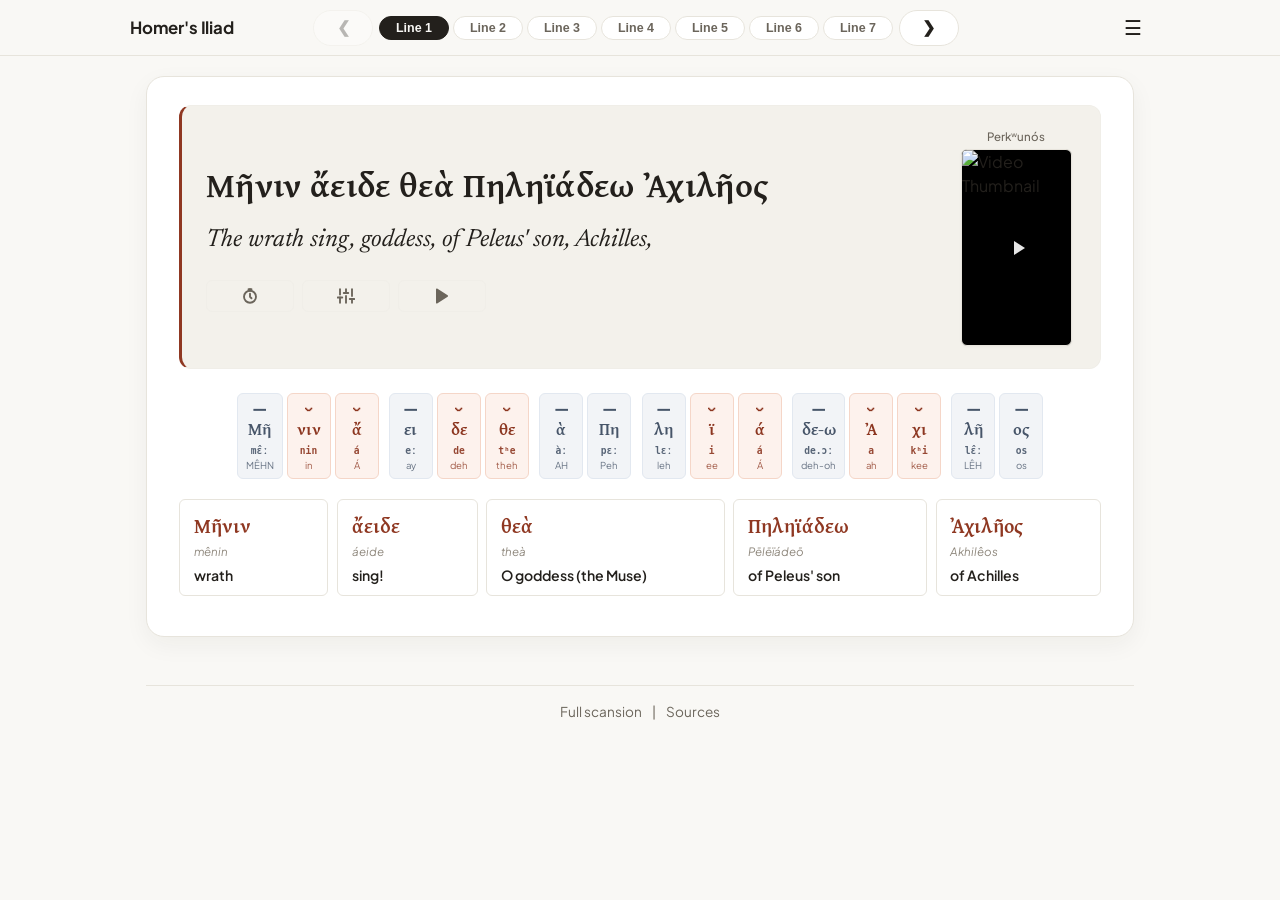
==== commit 5ac77b7a: "fix: make options modal scrollable to prevent layout section overflow on small screens" ====
--- a/index.html
+++ b/index.html
@@ -81,13 +81,7 @@
   <line x1="9" y1="8" x2="15" y2="8"></line>
   <line x1="17" y1="16" x2="23" y2="16"></line>
 </svg></button>
-                    <button onclick="toggleTheaterMode()" id="theaterBtn" class="replay-btn" title="Toggle Theater Mode">
-              <svg xmlns="http://www.w3.org/2000/svg" width="18" height="18" viewBox="0 0 24 24" fill="none" stroke="currentColor" stroke-width="2.5" stroke-linecap="round" stroke-linejoin="round">
-                <rect x="2" y="3" width="20" height="14" rx="2" ry="2"></rect>
-                <line x1="8" y1="21" x2="16" y2="21"></line>
-                <line x1="12" y1="17" x2="12" y2="21"></line>
-              </svg>
-            </button>
+                    
           <button id="playVideoBtn" onclick="replayVideo()" class="replay-btn" title="Play Video">
               <svg xmlns="http://www.w3.org/2000/svg" width="18" height="18" viewBox="0 0 24 24" fill="currentColor" stroke="currentColor" stroke-width="2" stroke-linecap="round" stroke-linejoin="round">
                 <polygon points="5 3 19 12 5 21 5 3"></polygon>
@@ -225,7 +219,7 @@
         <span>Options</span>
         <button class="modal-close" onclick="closeTranslationModal()">&times;</button>
       </div>
-      <div style="padding: 1.5rem;">
+      <div style="padding: 1.5rem; overflow-y: auto; flex: 1;">
         <h4 style="margin-top: 0; margin-bottom: 0.75rem; color: var(--text-main);">Translation</h4>
         <div style="margin-bottom: 1.5rem;">
           <label style="display: flex; align-items: center; cursor: pointer; padding: 0.5rem; border: 1px solid var(--border-subtle); border-radius: var(--radius-sm); margin-bottom: 0.5rem;" onclick="setTranslation('murray')">
@@ -277,6 +271,16 @@
             </div>
           </label>
         </div>
+                <h4 style="margin-top: 1.5rem; margin-bottom: 0.75rem; color: var(--text-main);">Layout</h4>
+        <div style="margin-bottom: 1.5rem;">
+          <label style="display: flex; align-items: center; cursor: pointer; padding: 0.5rem; border: 1px solid var(--border-subtle); border-radius: var(--radius-sm);">
+            <input type="checkbox" id="theaterCheckbox" style="margin-right: 0.75rem;" onchange="toggleTheaterMode(this.checked)">
+            <div>
+              <div style="font-weight: bold; color: var(--text-main);">Full Sized Video</div>
+              <div style="font-size: 0.8rem; color: var(--text-muted); margin-top: 0.2rem;">Displays the video at 100% width above the text.</div>
+            </div>
+          </label>
+        </div>
         <h4 style="margin-top: 0; margin-bottom: 0.75rem; color: var(--text-main);">Metronome Speed</h4>
         <div style="display: flex; align-items: center; gap: 1rem; margin-bottom: 0.5rem;">
           <span style="font-size: 0.85rem; color: var(--text-muted);">Fast</span>
@@ -289,7 +293,7 @@
   </div>
 
   <script src="data.js?v=22"></script>
-  <script src="app.js?v=27"></script>
+  <script src="app.js?v=31"></script>
 </body>
 
 </html>
